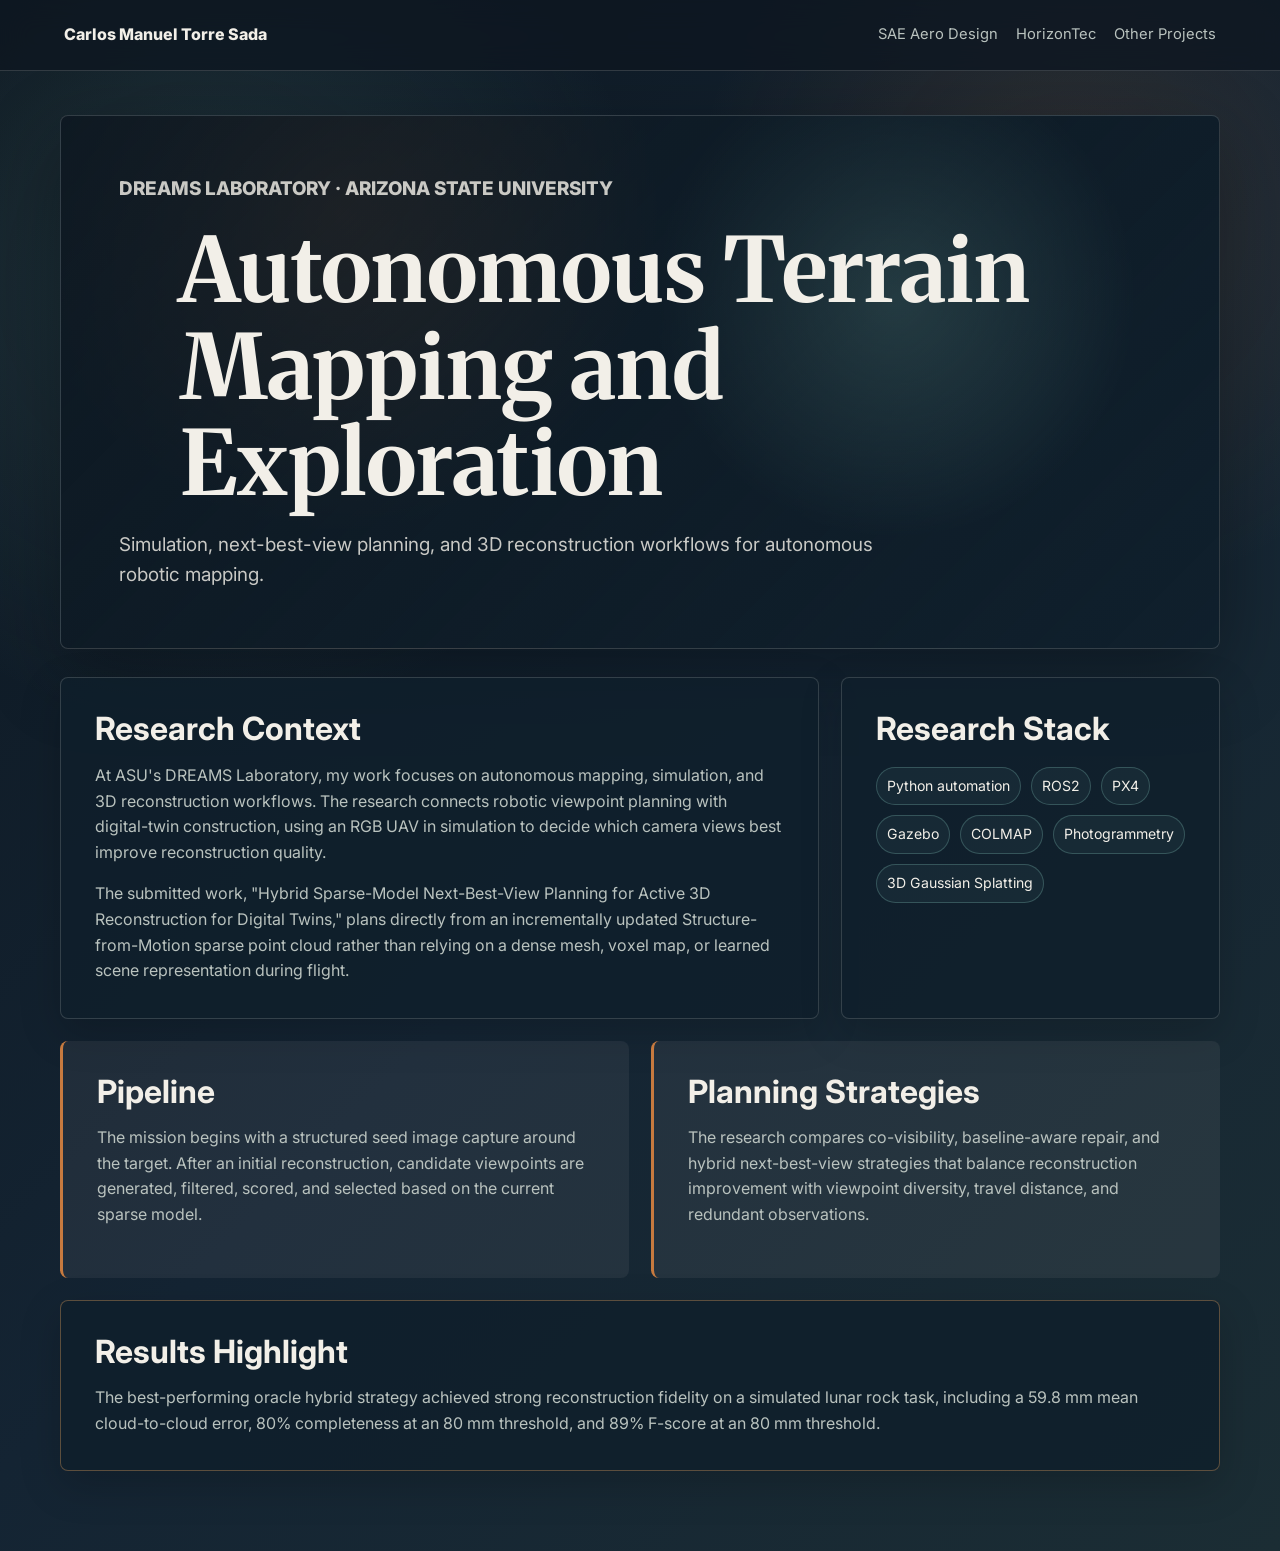
==== projects/dreams-lab.html @ 6fe742bb "Add static portfolio website" ====
<!DOCTYPE html>
<html lang="en">
<head>
  <meta charset="UTF-8">
  <meta name="viewport" content="width=device-width, initial-scale=1.0">
  <meta name="description" content="DREAMS Lab autonomous mapping and active 3D reconstruction research by Carlos Manuel Torre Sada.">
  <title>DREAMS Lab: Autonomous Mapping | Carlos Manuel Torre Sada</title>
  <link rel="preconnect" href="https://fonts.googleapis.com">
  <link rel="preconnect" href="https://fonts.gstatic.com" crossorigin>
  <link href="https://fonts.googleapis.com/css2?family=Inter:wght@400;500;600;700;800&family=Merriweather:wght@700&display=swap" rel="stylesheet">
  <link rel="stylesheet" href="../styles.css">
</head>
<body>
  <header class="site-header">
    <a class="brand" href="../index.html">Carlos Manuel Torre Sada</a>
    <nav aria-label="Project navigation">
      <a href="sae-aero-design.html">SAE Aero Design</a>
      <a href="horizontec.html">HorizonTec</a>
      <a href="other-projects.html">Other Projects</a>
    </nav>
  </header>

  <main class="project-page">
    <section class="project-hero project-hero--mapping">
      <p class="eyebrow">DREAMS Laboratory · Arizona State University</p>
      <h1>Autonomous Terrain Mapping and Exploration</h1>
      <p>Simulation, next-best-view planning, and 3D reconstruction workflows for autonomous robotic mapping.</p>
    </section>

    <section class="content-grid">
      <article class="panel panel--wide">
        <h2>Research Context</h2>
        <p>At ASU's DREAMS Laboratory, my work focuses on autonomous mapping, simulation, and 3D reconstruction workflows. The research connects robotic viewpoint planning with digital-twin construction, using an RGB UAV in simulation to decide which camera views best improve reconstruction quality.</p>
        <p>The submitted work, "Hybrid Sparse-Model Next-Best-View Planning for Active 3D Reconstruction for Digital Twins," plans directly from an incrementally updated Structure-from-Motion sparse point cloud rather than relying on a dense mesh, voxel map, or learned scene representation during flight.</p>
      </article>
      <aside class="panel">
        <h2>Research Stack</h2>
        <ul class="tag-list">
          <li>Python automation</li>
          <li>ROS2</li>
          <li>PX4</li>
          <li>Gazebo</li>
          <li>COLMAP</li>
          <li>Photogrammetry</li>
          <li>3D Gaussian Splatting</li>
        </ul>
      </aside>
    </section>

    <section class="detail-band">
      <div>
        <h2>Pipeline</h2>
        <p>The mission begins with a structured seed image capture around the target. After an initial reconstruction, candidate viewpoints are generated, filtered, scored, and selected based on the current sparse model.</p>
      </div>
      <div>
        <h2>Planning Strategies</h2>
        <p>The research compares co-visibility, baseline-aware repair, and hybrid next-best-view strategies that balance reconstruction improvement with viewpoint diversity, travel distance, and redundant observations.</p>
      </div>
    </section>

    <section class="panel results-panel">
      <h2>Results Highlight</h2>
      <p>The best-performing oracle hybrid strategy achieved strong reconstruction fidelity on a simulated lunar rock task, including a 59.8 mm mean cloud-to-cloud error, 80% completeness at an 80 mm threshold, and 89% F-score at an 80 mm threshold.</p>
    </section>
  </main>
</body>
</html>
---- styles.css ----
:root {
  --ink: #0d1720;
  --ink-soft: #142433;
  --panel: rgba(15, 31, 43, 0.82);
  --panel-solid: #102230;
  --text: #f2efe8;
  --muted: #b9c2be;
  --copper: #c77a3f;
  --copper-light: #e2a15f;
  --teal: #6ea7a0;
  --teal-dark: #2d6f73;
  --line: rgba(242, 239, 232, 0.16);
  --shadow: 0 24px 80px rgba(0, 0, 0, 0.32);
  --radius: 8px;
}

* {
  box-sizing: border-box;
}

html {
  min-height: 100%;
  background: var(--ink);
}

body {
  min-height: 100vh;
  margin: 0;
  color: var(--text);
  background:
    radial-gradient(circle at 16% 18%, rgba(110, 167, 160, 0.18), transparent 28rem),
    radial-gradient(circle at 84% 14%, rgba(199, 122, 63, 0.16), transparent 24rem),
    linear-gradient(135deg, var(--ink) 0%, var(--ink-soft) 52%, #1b2d34 100%);
  font-family: Inter, system-ui, -apple-system, BlinkMacSystemFont, "Segoe UI", sans-serif;
  line-height: 1.6;
}

a {
  color: inherit;
}

a:focus-visible,
button:focus-visible {
  outline: 3px solid var(--copper-light);
  outline-offset: 5px;
}

.home-page {
  overflow-x: hidden;
}

#orbital-field {
  position: fixed;
  inset: 0;
  width: 100%;
  height: 100%;
  z-index: 0;
  pointer-events: none;
  background: transparent;
}

.landing {
  position: relative;
  z-index: 1;
  min-height: 100vh;
}

.hero {
  min-height: 100vh;
  display: grid;
  place-items: center;
  padding: 48px 20px;
}

.hero__content {
  width: min(980px, 100%);
  text-align: center;
  padding: 24px 0;
}

.eyebrow {
  margin: 0 0 16px;
  color: var(--copper-light);
  font-size: 0.78rem;
  font-weight: 800;
  letter-spacing: 0;
  text-transform: uppercase;
}

h1,
h2 {
  margin: 0;
  line-height: 1.08;
}

h1 {
  font-family: Merriweather, Georgia, serif;
  font-size: clamp(2.6rem, 7vw, 6.4rem);
  max-width: 920px;
  margin-inline: auto;
}

h2 {
  color: var(--text);
  font-size: clamp(1.3rem, 3vw, 2rem);
}

p {
  color: var(--muted);
}

.contact-row {
  display: flex;
  align-items: center;
  justify-content: center;
  gap: 16px;
  flex-wrap: wrap;
  margin: 28px 0 36px;
}

.icon-link {
  display: inline-grid;
  place-items: center;
  width: 48px;
  height: 48px;
  border: 1px solid rgba(242, 239, 232, 0.2);
  border-radius: 8px;
  background: rgba(13, 23, 32, 0.58);
  transition: transform 220ms ease, border-color 220ms ease, background 220ms ease;
}

.icon-link svg {
  width: 24px;
  height: 24px;
  fill: var(--text);
}

.icon-link:hover {
  transform: translateY(-2px);
  border-color: rgba(226, 161, 95, 0.75);
  background: rgba(199, 122, 63, 0.18);
}

.email-link {
  color: var(--text);
  text-decoration: none;
  border-bottom: 1px solid rgba(226, 161, 95, 0.62);
}

.email-link:hover {
  color: var(--copper-light);
}

.project-nav {
  display: grid;
  gap: 14px;
  width: min(760px, 100%);
  margin: 0 auto 34px;
}

.ripple-button {
  position: relative;
  isolation: isolate;
  display: grid;
  place-items: center;
  min-height: 64px;
  padding: 16px 24px;
  overflow: hidden;
  border: 1px solid rgba(242, 239, 232, 0.2);
  border-radius: var(--radius);
  color: var(--text);
  background: rgba(15, 31, 43, 0.72);
  box-shadow: 0 12px 36px rgba(0, 0, 0, 0.18);
  text-decoration: none;
  transition: transform 220ms ease, border-color 220ms ease, background 220ms ease;
}

.ripple-button strong {
  position: relative;
  z-index: 2;
  font-size: clamp(0.96rem, 2vw, 1.08rem);
  font-weight: 700;
}

.ripple-button span {
  position: absolute;
  inset: 8px;
  z-index: 1;
  border: 1px solid rgba(110, 167, 160, 0.35);
  border-radius: inherit;
  opacity: 0;
  transform: scale(0.72);
  transition: transform 420ms ease, opacity 420ms ease, border-color 420ms ease;
}

.ripple-button span:nth-child(2) {
  inset: 14px;
  transition-delay: 55ms;
}

.ripple-button span:nth-child(3) {
  inset: 20px;
  transition-delay: 110ms;
}

.ripple-button:hover,
.ripple-button:focus-visible {
  transform: translateY(-3px);
  border-color: rgba(226, 161, 95, 0.76);
  background: rgba(24, 45, 56, 0.9);
}

.ripple-button:hover span,
.ripple-button:focus-visible span {
  opacity: 0.92;
  transform: scale(1.24);
  border-color: rgba(226, 161, 95, 0.38);
}

.ripple-button:hover span:nth-child(2),
.ripple-button:focus-visible span:nth-child(2) {
  opacity: 0.48;
  transform: scale(1.42);
}

.ripple-button:hover span:nth-child(3),
.ripple-button:focus-visible span:nth-child(3) {
  opacity: 0.18;
  transform: scale(1.62);
}

.intro {
  width: min(780px, 100%);
  margin: 0 auto;
  color: rgba(242, 239, 232, 0.8);
  font-size: clamp(1rem, 2vw, 1.12rem);
}

.site-header {
  display: flex;
  align-items: center;
  justify-content: space-between;
  gap: 24px;
  padding: 22px clamp(20px, 5vw, 64px);
  border-bottom: 1px solid var(--line);
  background: rgba(13, 23, 32, 0.78);
  backdrop-filter: blur(14px);
}

.brand {
  color: var(--text);
  font-weight: 800;
  text-decoration: none;
}

.site-header nav {
  display: flex;
  gap: 18px;
  flex-wrap: wrap;
  justify-content: flex-end;
}

.site-header nav a {
  color: var(--muted);
  font-size: 0.92rem;
  text-decoration: none;
}

.site-header nav a:hover {
  color: var(--copper-light);
}

.project-page {
  width: min(1160px, calc(100% - 40px));
  margin: 0 auto;
  padding: 44px 0 80px;
}

.project-hero {
  min-height: 360px;
  display: grid;
  align-content: end;
  gap: 18px;
  margin-bottom: 28px;
  padding: clamp(28px, 6vw, 58px);
  overflow: hidden;
  border: 1px solid var(--line);
  border-radius: var(--radius);
  box-shadow: var(--shadow);
}

.project-hero p {
  max-width: 760px;
  margin: 0;
  color: rgba(242, 239, 232, 0.82);
  font-size: clamp(1rem, 2vw, 1.18rem);
}

.project-hero--aircraft {
  background:
    linear-gradient(135deg, rgba(13, 23, 32, 0.82), rgba(13, 23, 32, 0.3)),
    repeating-linear-gradient(118deg, rgba(110, 167, 160, 0.2) 0 1px, transparent 1px 42px),
    radial-gradient(circle at 78% 20%, rgba(199, 122, 63, 0.42), transparent 18rem),
    #142433;
}

.project-hero--manufacturing {
  background:
    linear-gradient(135deg, rgba(13, 23, 32, 0.85), rgba(13, 23, 32, 0.36)),
    linear-gradient(45deg, rgba(226, 161, 95, 0.16) 25%, transparent 25% 50%, rgba(110, 167, 160, 0.16) 50% 75%, transparent 75%),
    #172834;
  background-size: auto, 48px 48px, auto;
}

.project-hero--mapping {
  background:
    linear-gradient(135deg, rgba(13, 23, 32, 0.86), rgba(13, 23, 32, 0.24)),
    radial-gradient(circle at 72% 34%, rgba(110, 167, 160, 0.44), transparent 15rem),
    radial-gradient(circle at 24% 18%, rgba(199, 122, 63, 0.28), transparent 20rem),
    #102230;
}

.project-hero--analysis {
  background:
    linear-gradient(135deg, rgba(13, 23, 32, 0.86), rgba(13, 23, 32, 0.32)),
    repeating-linear-gradient(0deg, rgba(242, 239, 232, 0.08) 0 1px, transparent 1px 38px),
    repeating-linear-gradient(90deg, rgba(242, 239, 232, 0.08) 0 1px, transparent 1px 38px),
    radial-gradient(circle at 80% 30%, rgba(226, 161, 95, 0.34), transparent 16rem),
    #142433;
}

.content-grid {
  display: grid;
  grid-template-columns: minmax(0, 1.6fr) minmax(260px, 0.8fr);
  gap: 22px;
  margin-bottom: 22px;
}

.panel {
  border: 1px solid var(--line);
  border-radius: var(--radius);
  background: var(--panel);
  box-shadow: 0 14px 42px rgba(0, 0, 0, 0.18);
  padding: clamp(22px, 4vw, 34px);
}

.panel p:last-child {
  margin-bottom: 0;
}

.tag-list {
  display: flex;
  gap: 10px;
  flex-wrap: wrap;
  margin: 20px 0 0;
  padding: 0;
  list-style: none;
}

.tag-list li {
  padding: 7px 10px;
  border: 1px solid rgba(110, 167, 160, 0.35);
  border-radius: 999px;
  color: var(--text);
  background: rgba(110, 167, 160, 0.08);
  font-size: 0.88rem;
}

.detail-band {
  display: grid;
  grid-template-columns: repeat(2, minmax(0, 1fr));
  gap: 22px;
  margin-bottom: 22px;
}

.detail-band > div {
  padding: clamp(22px, 4vw, 34px);
  border-left: 3px solid var(--copper);
  border-radius: var(--radius);
  background: rgba(242, 239, 232, 0.06);
}

.results-panel {
  border-color: rgba(226, 161, 95, 0.36);
}

.project-list {
  display: grid;
  gap: 22px;
}

.project-card {
  display: grid;
  gap: 8px;
}

@media (max-width: 780px) {
  .site-header {
    align-items: flex-start;
    flex-direction: column;
  }

  .site-header nav {
    justify-content: flex-start;
  }

  .content-grid,
  .detail-band {
    grid-template-columns: 1fr;
  }

  .project-page {
    width: min(100% - 28px, 1160px);
    padding-top: 24px;
  }

  .project-hero {
    min-height: 300px;
  }
}

@media (max-width: 540px) {
  .hero {
    padding: 36px 14px;
  }

  .project-nav {
    gap: 12px;
  }

  .ripple-button {
    min-height: 70px;
    padding: 14px 16px;
  }

  .contact-row {
    gap: 12px;
  }

  .email-link {
    width: 100%;
  }
}

@media (prefers-reduced-motion: reduce) {
  *,
  *::before,
  *::after {
    scroll-behavior: auto !important;
    transition-duration: 0.01ms !important;
    animation-duration: 0.01ms !important;
    animation-iteration-count: 1 !important;
  }

  #orbital-field {
    opacity: 0.22;
  }

  .ripple-button:hover,
  .ripple-button:focus-visible,
  .icon-link:hover {
    transform: none;
  }

  .ripple-button span {
    display: none;
  }
}
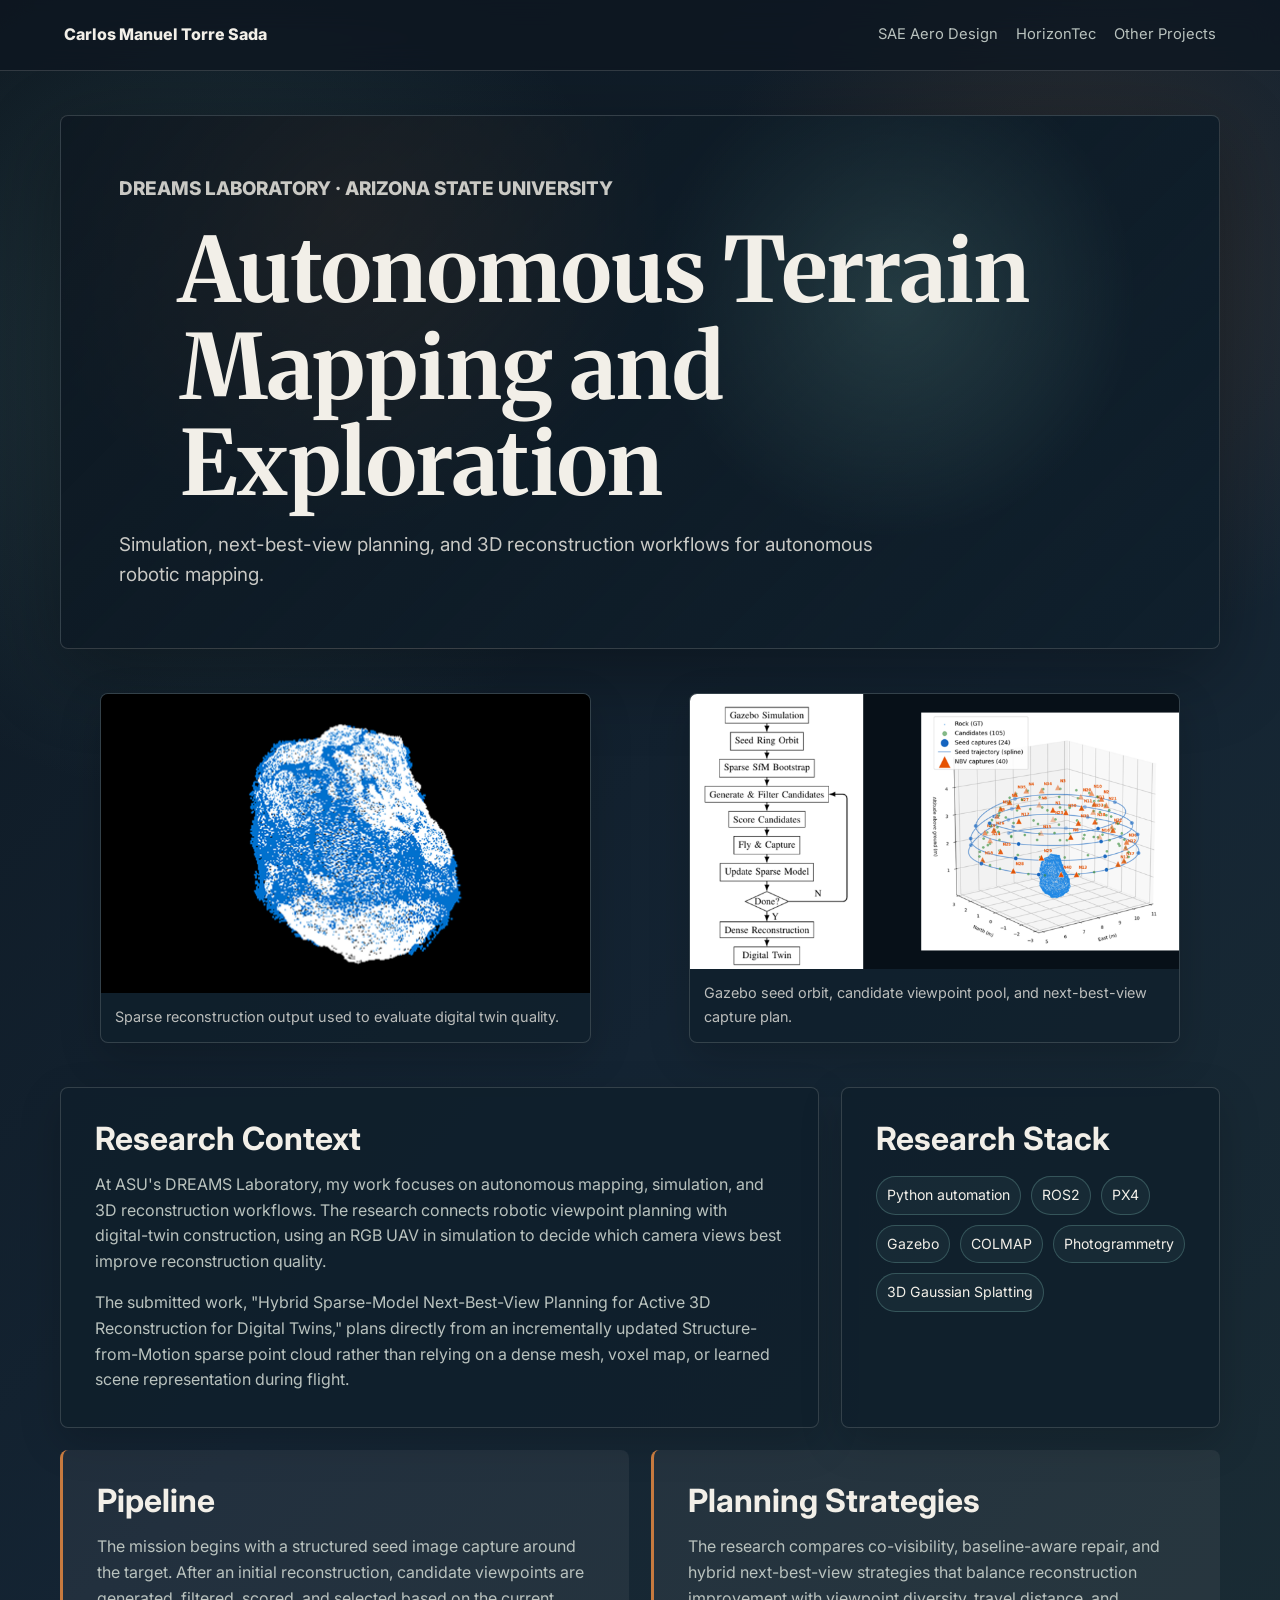
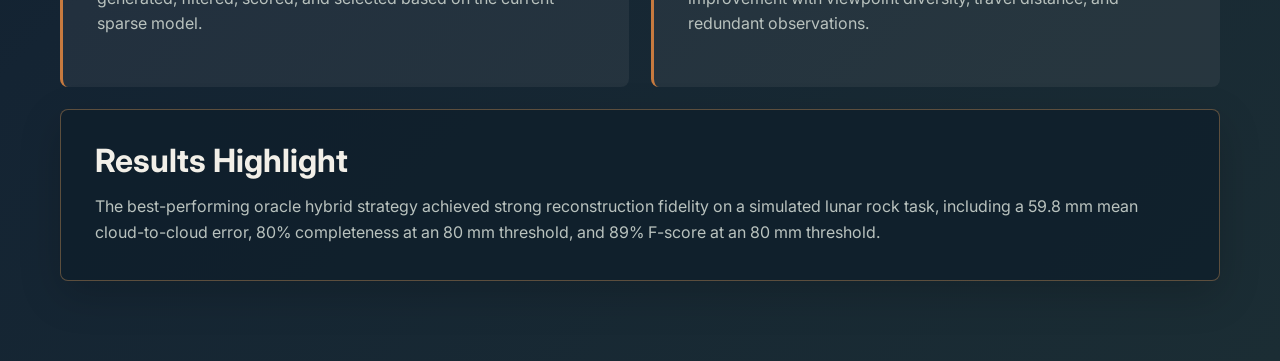
==== commit 3a1ddc98: "Add project media galleries" ====
--- a/projects/dreams-lab.html
+++ b/projects/dreams-lab.html
@@ -25,6 +25,17 @@
       <p class="eyebrow">DREAMS Laboratory · Arizona State University</p>
       <h1>Autonomous Terrain Mapping and Exploration</h1>
       <p>Simulation, next-best-view planning, and 3D reconstruction workflows for autonomous robotic mapping.</p>
+    </section>
+
+    <section class="media-grid media-grid--two" aria-label="DREAMS Lab project images">
+      <figure class="media-card">
+        <img src="../assets/dreams_1.png" alt="Blue and white reconstructed sparse point cloud of a rock on a black background">
+        <figcaption>Sparse reconstruction output used to evaluate digital twin quality.</figcaption>
+      </figure>
+      <figure class="media-card">
+        <img src="../assets/dreams_2.png" alt="Autonomous reconstruction pipeline diagram next to a 3D viewpoint planning plot">
+        <figcaption>Gazebo seed orbit, candidate viewpoint pool, and next-best-view capture plan.</figcaption>
+      </figure>
     </section>
 
     <section class="content-grid">
--- a/styles.css
+++ b/styles.css
@@ -141,6 +141,16 @@
   background: rgba(199, 122, 63, 0.18);
 }
 
+.icon-link--small {
+  width: 42px;
+  height: 42px;
+}
+
+.icon-link--small svg {
+  width: 21px;
+  height: 21px;
+}
+
 .email-link {
   color: var(--text);
   text-decoration: none;
@@ -149,6 +159,32 @@
 
 .email-link:hover {
   color: var(--copper-light);
+}
+
+.resume-actions {
+  display: inline-flex;
+  align-items: center;
+  gap: 8px;
+}
+
+.resume-link {
+  display: inline-grid;
+  place-items: center;
+  min-height: 42px;
+  padding: 0 16px;
+  border: 1px solid rgba(242, 239, 232, 0.2);
+  border-radius: var(--radius);
+  color: var(--text);
+  background: rgba(13, 23, 32, 0.58);
+  font-weight: 700;
+  text-decoration: none;
+  transition: transform 220ms ease, border-color 220ms ease, background 220ms ease;
+}
+
+.resume-link:hover {
+  transform: translateY(-2px);
+  border-color: rgba(226, 161, 95, 0.75);
+  background: rgba(199, 122, 63, 0.18);
 }
 
 .project-nav {
@@ -329,6 +365,57 @@
     #142433;
 }
 
+.media-grid {
+  display: grid;
+  grid-template-columns: repeat(3, minmax(0, 1fr));
+  gap: 18px;
+  margin: 0 0 28px;
+}
+
+.media-grid--two {
+  grid-template-columns: repeat(2, minmax(0, 1fr));
+}
+
+.media-card {
+  display: grid;
+  grid-template-rows: minmax(220px, 1fr) auto;
+  overflow: hidden;
+  border: 1px solid var(--line);
+  border-radius: var(--radius);
+  background: rgba(15, 31, 43, 0.68);
+  box-shadow: 0 14px 42px rgba(0, 0, 0, 0.18);
+}
+
+.media-card img,
+.media-card video {
+  display: block;
+  width: 100%;
+  height: 100%;
+  min-height: 220px;
+  aspect-ratio: 4 / 3;
+  object-fit: cover;
+  background: #071018;
+}
+
+.media-grid--two .media-card img {
+  aspect-ratio: 16 / 9;
+}
+
+.media-card--video {
+  grid-column: span 1;
+}
+
+.media-card--video video {
+  object-fit: contain;
+}
+
+.media-card figcaption {
+  margin: 0;
+  padding: 12px 14px 14px;
+  color: rgba(242, 239, 232, 0.76);
+  font-size: 0.9rem;
+}
+
 .content-grid {
   display: grid;
   grid-template-columns: minmax(0, 1.6fr) minmax(260px, 0.8fr);
@@ -405,7 +492,9 @@
   }
 
   .content-grid,
-  .detail-band {
+  .detail-band,
+  .media-grid,
+  .media-grid--two {
     grid-template-columns: 1fr;
   }
 
@@ -417,6 +506,10 @@
   .project-hero {
     min-height: 300px;
   }
+
+  .media-card {
+    grid-template-rows: auto auto;
+  }
 }
 
 @media (max-width: 540px) {
@@ -439,6 +532,11 @@
 
   .email-link {
     width: 100%;
+  }
+
+  .resume-actions {
+    width: 100%;
+    justify-content: center;
   }
 }
 
@@ -458,7 +556,8 @@
 
   .ripple-button:hover,
   .ripple-button:focus-visible,
-  .icon-link:hover {
+  .icon-link:hover,
+  .resume-link:hover {
     transform: none;
   }
 
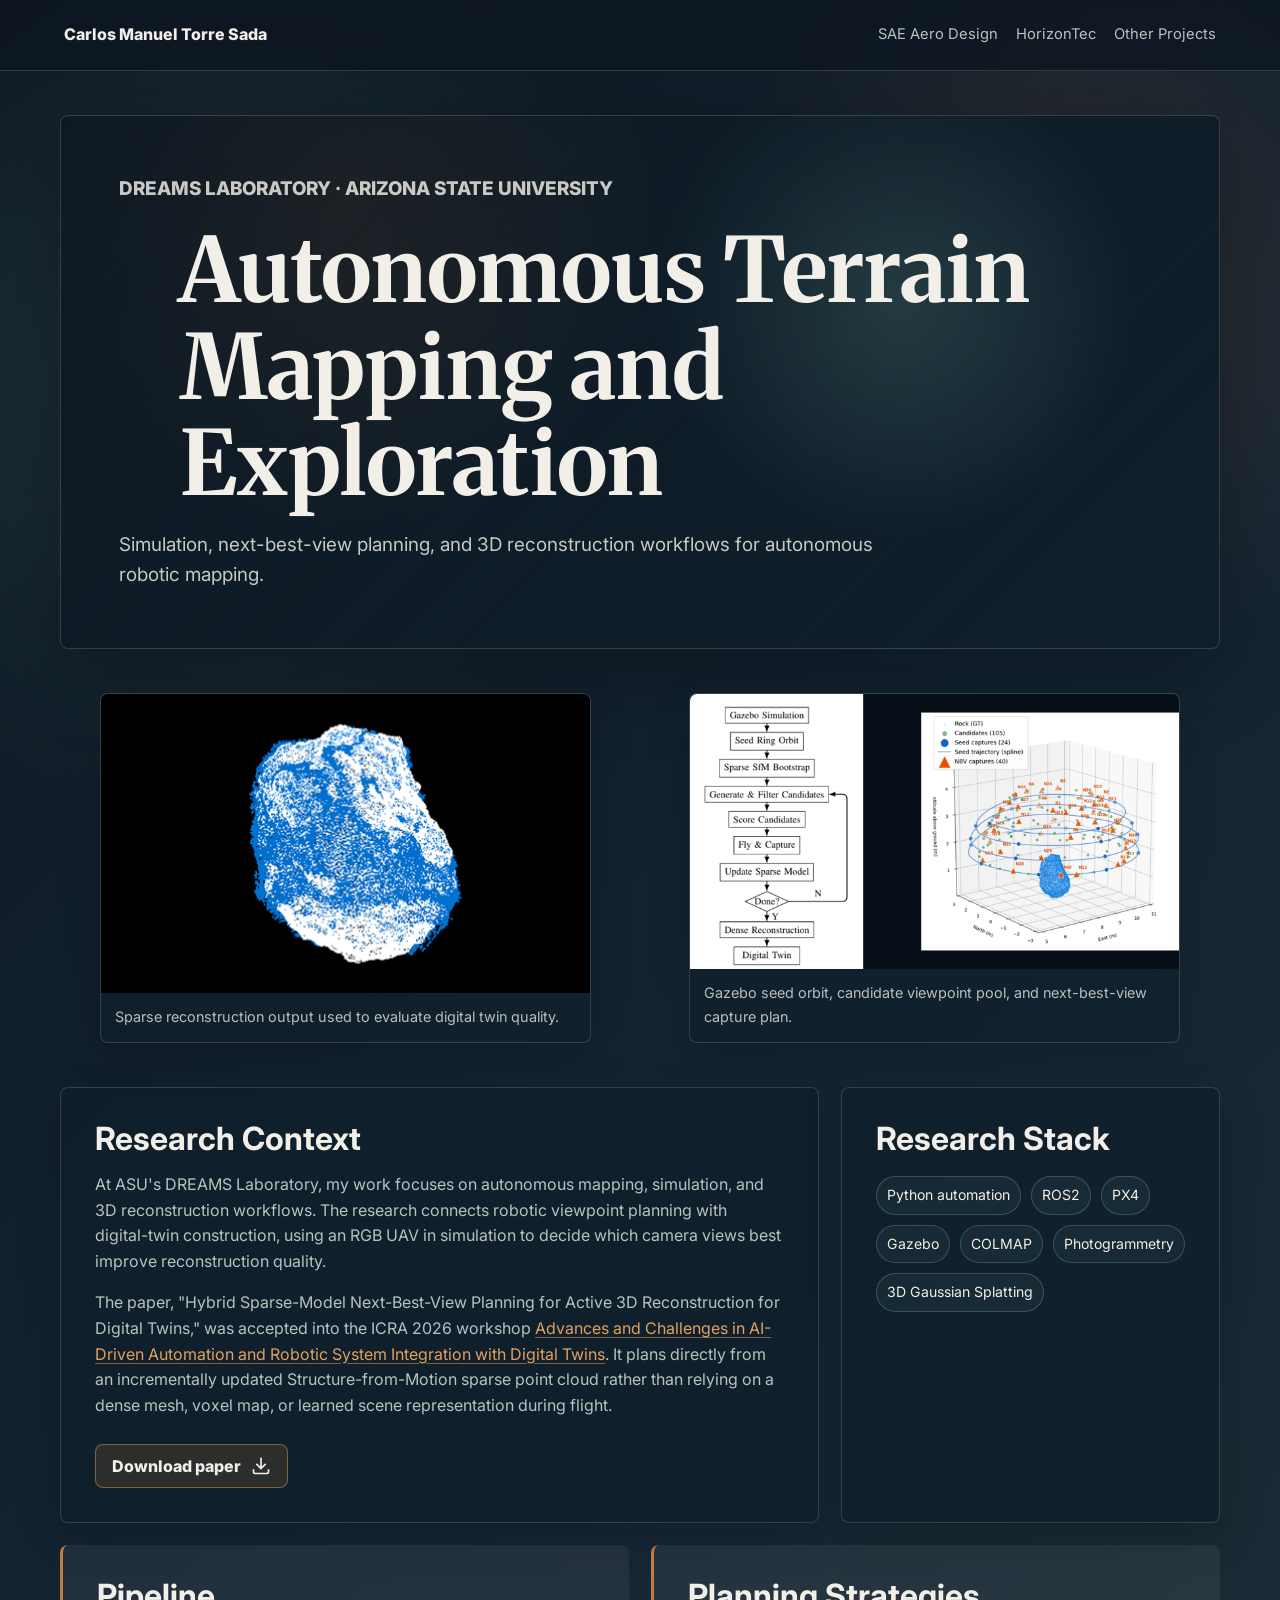
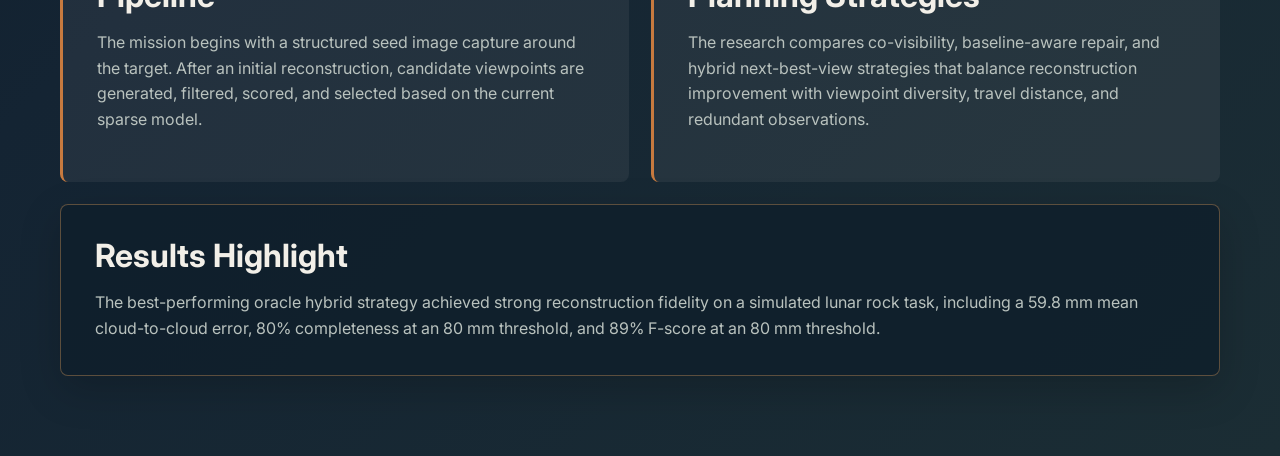
==== commit 46f3a67e: "Add DREAMS workshop paper download" ====
--- a/projects/dreams-lab.html
+++ b/projects/dreams-lab.html
@@ -42,7 +42,13 @@
       <article class="panel panel--wide">
         <h2>Research Context</h2>
         <p>At ASU's DREAMS Laboratory, my work focuses on autonomous mapping, simulation, and 3D reconstruction workflows. The research connects robotic viewpoint planning with digital-twin construction, using an RGB UAV in simulation to decide which camera views best improve reconstruction quality.</p>
-        <p>The submitted work, "Hybrid Sparse-Model Next-Best-View Planning for Active 3D Reconstruction for Digital Twins," plans directly from an incrementally updated Structure-from-Motion sparse point cloud rather than relying on a dense mesh, voxel map, or learned scene representation during flight.</p>
+        <p>The paper, "Hybrid Sparse-Model Next-Best-View Planning for Active 3D Reconstruction for Digital Twins," was accepted into the ICRA 2026 workshop <a class="text-link" href="https://angelafiska.github.io/icra2026-automation-workshop/" target="_blank" rel="noreferrer">Advances and Challenges in AI-Driven Automation and Robotic System Integration with Digital Twins</a>. It plans directly from an incrementally updated Structure-from-Motion sparse point cloud rather than relying on a dense mesh, voxel map, or learned scene representation during flight.</p>
+        <a class="download-button" href="../assets/hybrid-sparse-model-nbv-digital-twins.pdf" download>
+          <span>Download paper</span>
+          <svg viewBox="0 0 24 24" role="img" aria-hidden="true">
+            <path d="M12 16.5 5.7 10.2l1.4-1.4 3.9 3.9V2h2v10.7l3.9-3.9 1.4 1.4L12 16.5ZM5 22a3 3 0 0 1-3-3v-3h2v3a1 1 0 0 0 1 1h14a1 1 0 0 0 1-1v-3h2v3a3 3 0 0 1-3 3H5Z"/>
+          </svg>
+        </a>
       </article>
       <aside class="panel">
         <h2>Research Stack</h2>
--- a/styles.css
+++ b/styles.css
@@ -161,6 +161,16 @@
   color: var(--copper-light);
 }
 
+.text-link {
+  color: var(--copper-light);
+  text-decoration-color: rgba(226, 161, 95, 0.52);
+  text-underline-offset: 3px;
+}
+
+.text-link:hover {
+  color: var(--text);
+}
+
 .resume-actions {
   display: inline-flex;
   align-items: center;
@@ -185,6 +195,34 @@
   transform: translateY(-2px);
   border-color: rgba(226, 161, 95, 0.75);
   background: rgba(199, 122, 63, 0.18);
+}
+
+.download-button {
+  display: inline-flex;
+  align-items: center;
+  gap: 10px;
+  min-height: 44px;
+  margin-top: 10px;
+  padding: 0 16px;
+  border: 1px solid rgba(226, 161, 95, 0.46);
+  border-radius: var(--radius);
+  color: var(--text);
+  background: rgba(199, 122, 63, 0.16);
+  font-weight: 800;
+  text-decoration: none;
+  transition: transform 220ms ease, border-color 220ms ease, background 220ms ease;
+}
+
+.download-button svg {
+  width: 20px;
+  height: 20px;
+  fill: currentColor;
+}
+
+.download-button:hover {
+  transform: translateY(-2px);
+  border-color: rgba(226, 161, 95, 0.82);
+  background: rgba(199, 122, 63, 0.28);
 }
 
 .project-nav {
@@ -557,7 +595,8 @@
   .ripple-button:hover,
   .ripple-button:focus-visible,
   .icon-link:hover,
-  .resume-link:hover {
+  .resume-link:hover,
+  .download-button:hover {
     transform: none;
   }
 
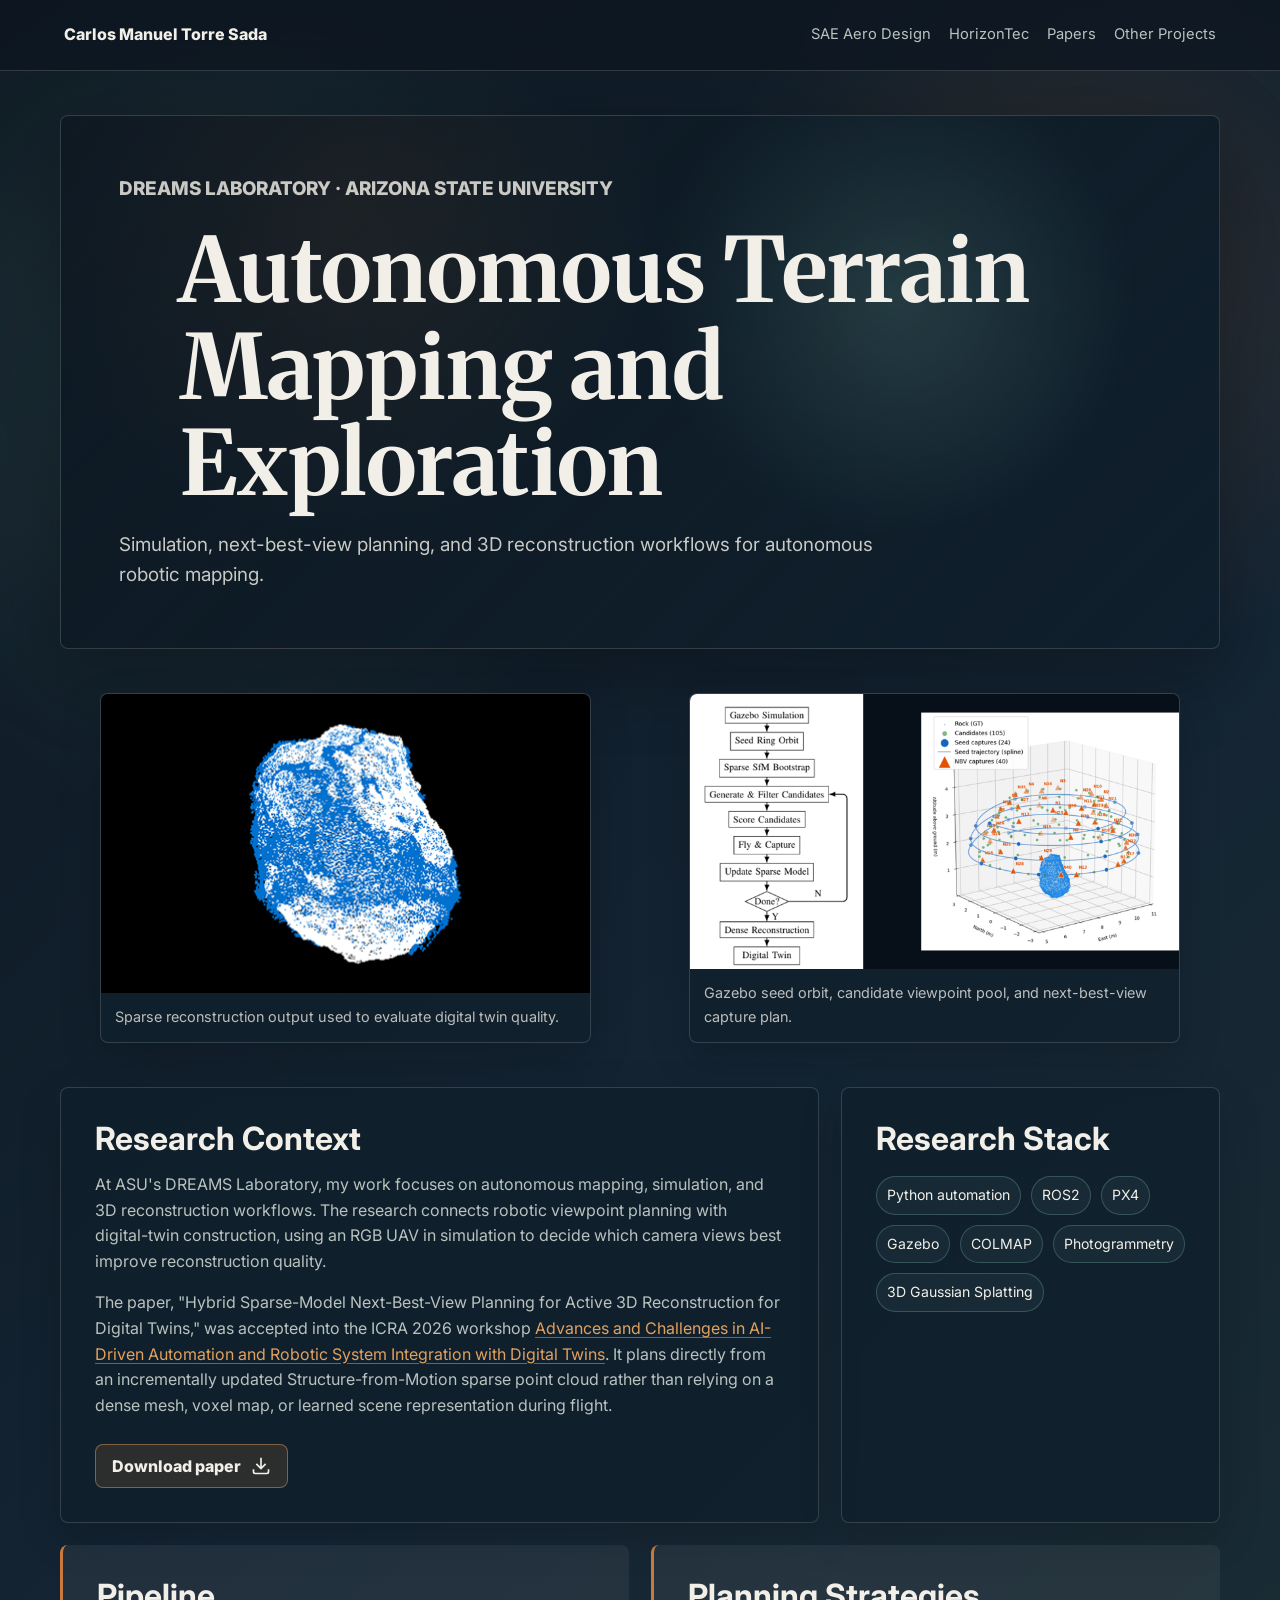
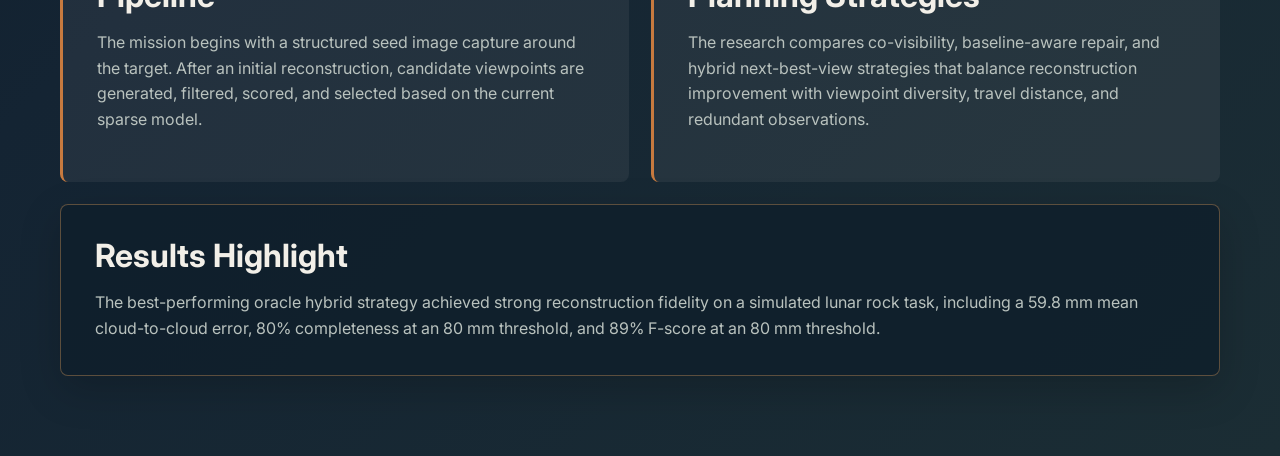
==== commit ae080ea3: "Add papers page" ====
--- a/projects/dreams-lab.html
+++ b/projects/dreams-lab.html
@@ -16,6 +16,7 @@
     <nav aria-label="Project navigation">
       <a href="sae-aero-design.html">SAE Aero Design</a>
       <a href="horizontec.html">HorizonTec</a>
+      <a href="papers.html">Papers</a>
       <a href="other-projects.html">Other Projects</a>
     </nav>
   </header>
--- a/styles.css
+++ b/styles.css
@@ -403,6 +403,15 @@
     #142433;
 }
 
+.project-hero--papers {
+  background:
+    linear-gradient(135deg, rgba(13, 23, 32, 0.88), rgba(13, 23, 32, 0.36)),
+    repeating-linear-gradient(90deg, rgba(110, 167, 160, 0.12) 0 1px, transparent 1px 34px),
+    radial-gradient(circle at 74% 24%, rgba(199, 122, 63, 0.36), transparent 18rem),
+    radial-gradient(circle at 18% 70%, rgba(110, 167, 160, 0.24), transparent 18rem),
+    #102230;
+}
+
 .media-grid {
   display: grid;
   grid-template-columns: repeat(3, minmax(0, 1fr));
@@ -509,6 +518,31 @@
   border-color: rgba(226, 161, 95, 0.36);
 }
 
+.papers-list {
+  display: grid;
+  gap: 16px;
+}
+
+.paper-row {
+  display: grid;
+  grid-template-columns: minmax(0, 1fr) auto;
+  align-items: center;
+  gap: 20px;
+  padding: clamp(20px, 4vw, 30px);
+  border: 1px solid var(--line);
+  border-radius: var(--radius);
+  background: var(--panel);
+  box-shadow: 0 14px 42px rgba(0, 0, 0, 0.18);
+}
+
+.paper-row h2 {
+  font-size: clamp(1.05rem, 2.2vw, 1.42rem);
+}
+
+.paper-row p {
+  margin: 10px 0 0;
+}
+
 .project-list {
   display: grid;
   gap: 22px;
@@ -543,6 +577,14 @@
 
   .project-hero {
     min-height: 300px;
+  }
+
+  .paper-row {
+    grid-template-columns: 1fr;
+  }
+
+  .paper-row .download-button {
+    justify-self: start;
   }
 
   .media-card {
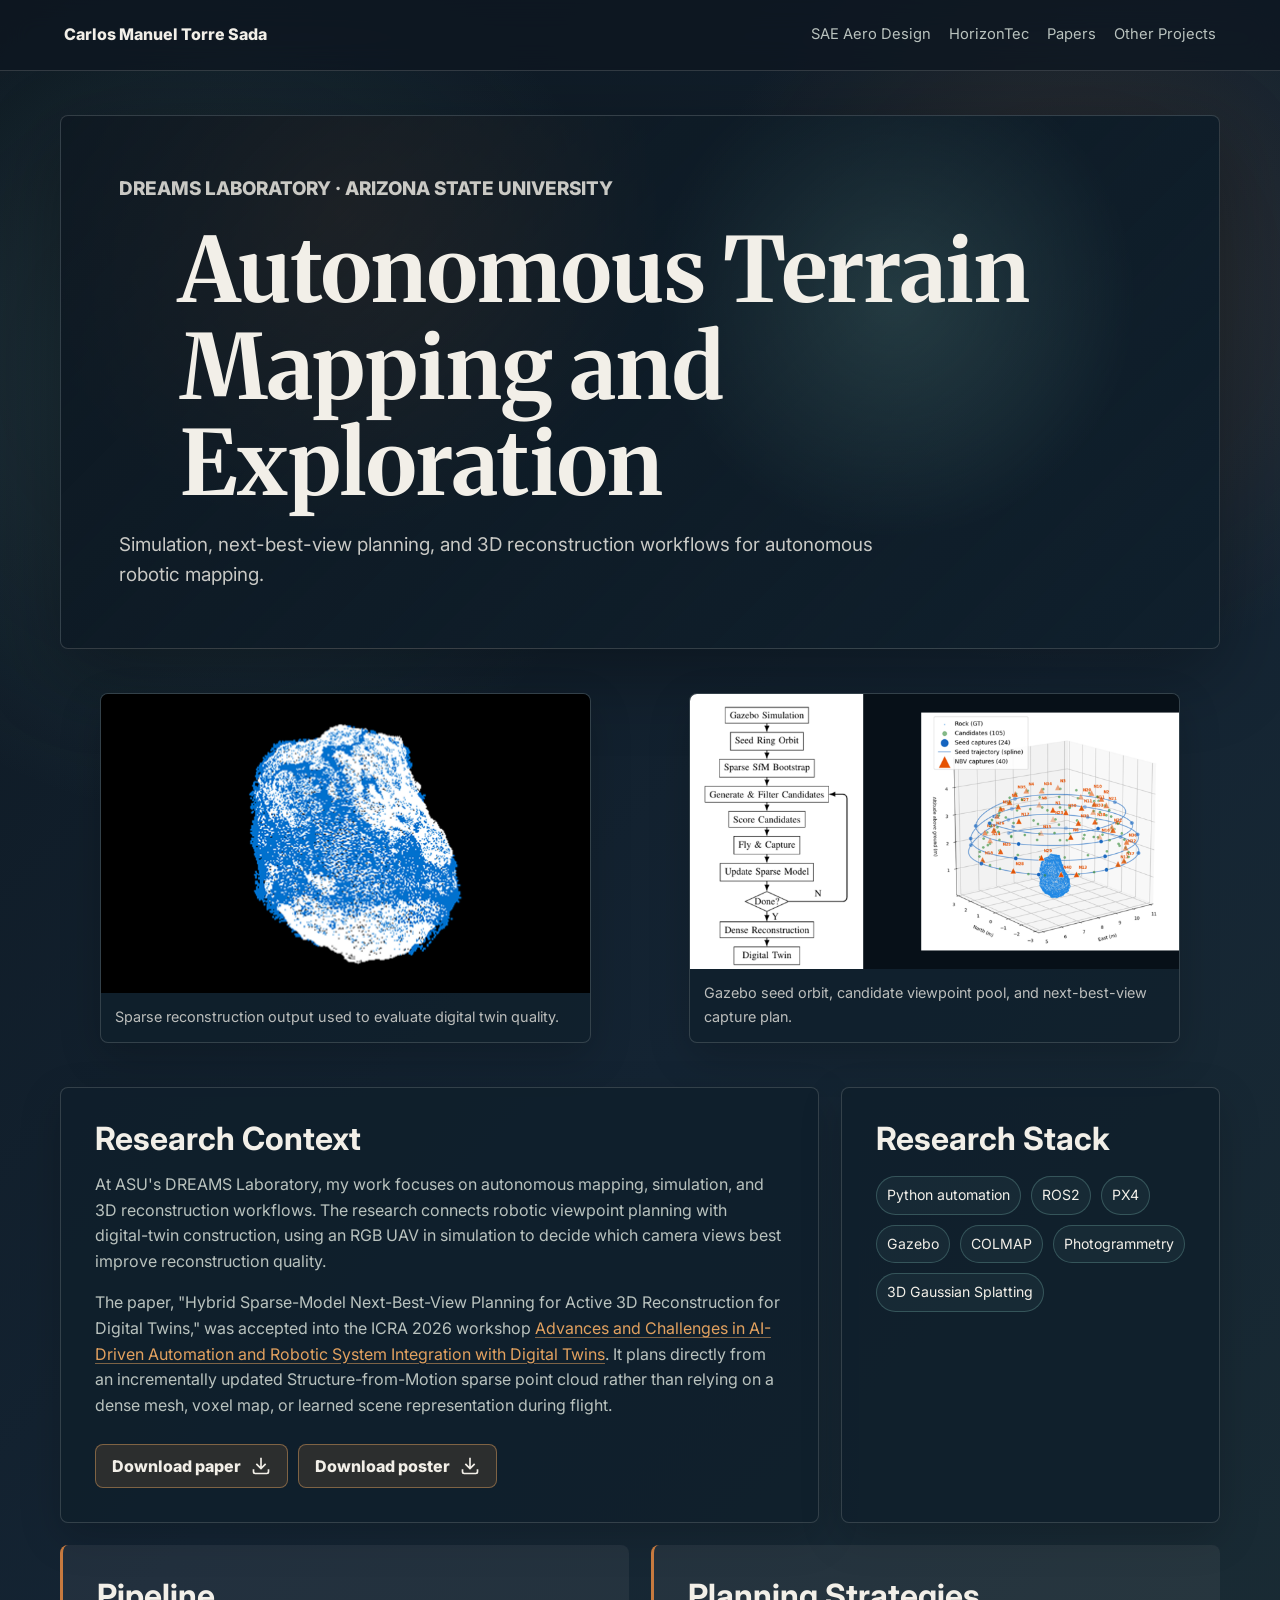
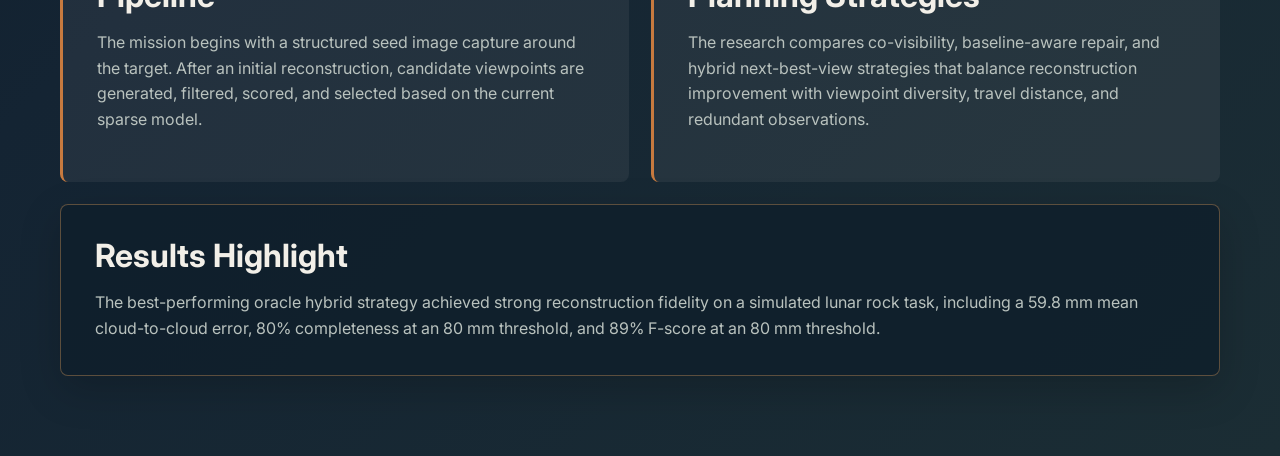
==== commit b4ac34df: "Add paper and poster downloads" ====
--- a/projects/dreams-lab.html
+++ b/projects/dreams-lab.html
@@ -44,12 +44,20 @@
         <h2>Research Context</h2>
         <p>At ASU's DREAMS Laboratory, my work focuses on autonomous mapping, simulation, and 3D reconstruction workflows. The research connects robotic viewpoint planning with digital-twin construction, using an RGB UAV in simulation to decide which camera views best improve reconstruction quality.</p>
         <p>The paper, "Hybrid Sparse-Model Next-Best-View Planning for Active 3D Reconstruction for Digital Twins," was accepted into the ICRA 2026 workshop <a class="text-link" href="https://angelafiska.github.io/icra2026-automation-workshop/" target="_blank" rel="noreferrer">Advances and Challenges in AI-Driven Automation and Robotic System Integration with Digital Twins</a>. It plans directly from an incrementally updated Structure-from-Motion sparse point cloud rather than relying on a dense mesh, voxel map, or learned scene representation during flight.</p>
-        <a class="download-button" href="../assets/hybrid-sparse-model-nbv-digital-twins.pdf" download>
-          <span>Download paper</span>
-          <svg viewBox="0 0 24 24" role="img" aria-hidden="true">
-            <path d="M12 16.5 5.7 10.2l1.4-1.4 3.9 3.9V2h2v10.7l3.9-3.9 1.4 1.4L12 16.5ZM5 22a3 3 0 0 1-3-3v-3h2v3a1 1 0 0 0 1 1h14a1 1 0 0 0 1-1v-3h2v3a3 3 0 0 1-3 3H5Z"/>
-          </svg>
-        </a>
+        <div class="download-actions">
+          <a class="download-button" href="../assets/hybrid-sparse-model-nbv-digital-twins.pdf" download>
+            <span>Download paper</span>
+            <svg viewBox="0 0 24 24" role="img" aria-hidden="true">
+              <path d="M12 16.5 5.7 10.2l1.4-1.4 3.9 3.9V2h2v10.7l3.9-3.9 1.4 1.4L12 16.5ZM5 22a3 3 0 0 1-3-3v-3h2v3a1 1 0 0 0 1 1h14a1 1 0 0 0 1-1v-3h2v3a3 3 0 0 1-3 3H5Z"/>
+            </svg>
+          </a>
+          <a class="download-button" href="../assets/hybrid%20poster.pdf" download>
+            <span>Download poster</span>
+            <svg viewBox="0 0 24 24" role="img" aria-hidden="true">
+              <path d="M12 16.5 5.7 10.2l1.4-1.4 3.9 3.9V2h2v10.7l3.9-3.9 1.4 1.4L12 16.5ZM5 22a3 3 0 0 1-3-3v-3h2v3a1 1 0 0 0 1 1h14a1 1 0 0 0 1-1v-3h2v3a3 3 0 0 1-3 3H5Z"/>
+            </svg>
+          </a>
+        </div>
       </article>
       <aside class="panel">
         <h2>Research Stack</h2>
--- a/styles.css
+++ b/styles.css
@@ -225,6 +225,13 @@
   background: rgba(199, 122, 63, 0.28);
 }
 
+.download-actions {
+  display: flex;
+  flex-wrap: wrap;
+  align-items: center;
+  gap: 10px;
+}
+
 .project-nav {
   display: grid;
   gap: 14px;
@@ -583,7 +590,7 @@
     grid-template-columns: 1fr;
   }
 
-  .paper-row .download-button {
+  .paper-row .download-actions {
     justify-self: start;
   }
 
